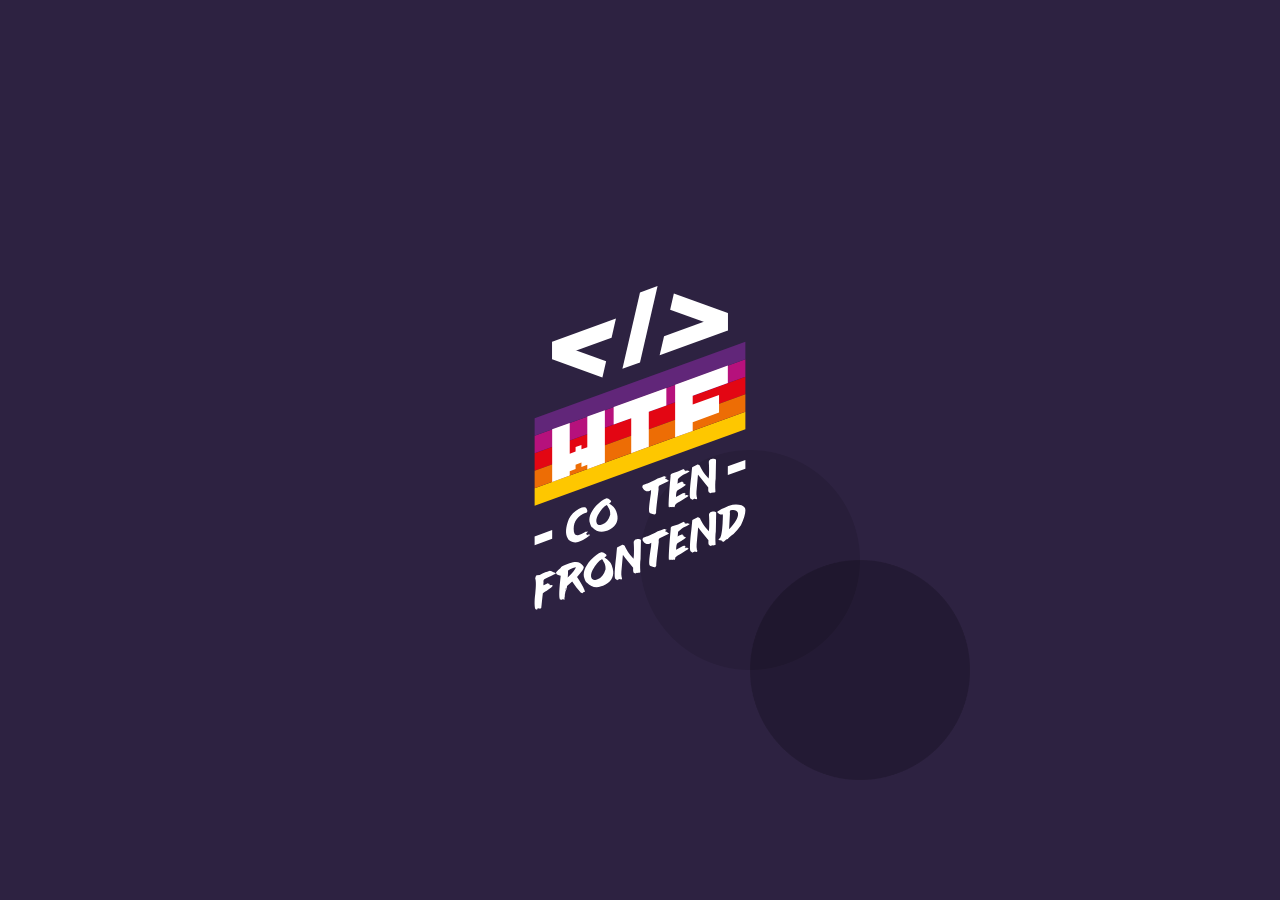
==== index.html @ 61cc5ed9 "Updates" ====
<!doctype html><html lang="en"><head><meta charset="UTF-8"/><meta name="viewport" content="width=device-width,initial-scale=1"/><title>WTF: Webpack starter kit</title><meta name="description" content="Your project description"/><meta property="og:title" content=""/><meta property="og:description" content=""/><meta property="og:url" content=""/><meta property="og:image" content="https://maciejkorsan.com/wtf-gulp-starter/assets/img/cover.png"/><link rel="apple-touch-icon" sizes="180x180" href="pwa/apple-icon-180.png"/><link rel="apple-touch-icon" sizes="167x167" href="pwa/apple-icon-167.png"/><link rel="apple-touch-icon" sizes="152x152" href="pwa/apple-icon-152.png"/><link rel="apple-touch-icon" sizes="120x120" href="pwa/apple-icon-120.png"/><meta name="apple-mobile-web-app-capable" content="yes"/><link rel="apple-touch-startup-image" href="pwa/apple-splash-2048-2732.png" media="(device-width: 1024px) and (device-height: 1366px) and (-webkit-device-pixel-ratio: 2) and (orientation: portrait)"/><link rel="apple-touch-startup-image" href="pwa/apple-splash-2732-2048.png" media="(device-width: 1024px) and (device-height: 1366px) and (-webkit-device-pixel-ratio: 2) and (orientation: landscape)"/><link rel="apple-touch-startup-image" href="pwa/apple-splash-1668-2388.png" media="(device-width: 834px) and (device-height: 1194px) and (-webkit-device-pixel-ratio: 2) and (orientation: portrait)"/><link rel="apple-touch-startup-image" href="pwa/apple-splash-2388-1668.png" media="(device-width: 834px) and (device-height: 1194px) and (-webkit-device-pixel-ratio: 2) and (orientation: landscape)"/><link rel="apple-touch-startup-image" href="pwa/apple-splash-1668-2224.png" media="(device-width: 834px) and (device-height: 1112px) and (-webkit-device-pixel-ratio: 2) and (orientation: portrait)"/><link rel="apple-touch-startup-image" href="pwa/apple-splash-2224-1668.png" media="(device-width: 834px) and (device-height: 1112px) and (-webkit-device-pixel-ratio: 2) and (orientation: landscape)"/><link rel="apple-touch-startup-image" href="pwa/apple-splash-1536-2048.png" media="(device-width: 768px) and (device-height: 1024px) and (-webkit-device-pixel-ratio: 2) and (orientation: portrait)"/><link rel="apple-touch-startup-image" href="pwa/apple-splash-2048-1536.png" media="(device-width: 768px) and (device-height: 1024px) and (-webkit-device-pixel-ratio: 2) and (orientation: landscape)"/><link rel="apple-touch-startup-image" href="pwa/apple-splash-1242-2688.png" media="(device-width: 414px) and (device-height: 896px) and (-webkit-device-pixel-ratio: 3) and (orientation: portrait)"/><link rel="apple-touch-startup-image" href="pwa/apple-splash-2688-1242.png" media="(device-width: 414px) and (device-height: 896px) and (-webkit-device-pixel-ratio: 3) and (orientation: landscape)"/><link rel="apple-touch-startup-image" href="pwa/apple-splash-1125-2436.png" media="(device-width: 375px) and (device-height: 812px) and (-webkit-device-pixel-ratio: 3) and (orientation: portrait)"/><link rel="apple-touch-startup-image" href="pwa/apple-splash-2436-1125.png" media="(device-width: 375px) and (device-height: 812px) and (-webkit-device-pixel-ratio: 3) and (orientation: landscape)"/><link rel="apple-touch-startup-image" href="pwa/apple-splash-828-1792.png" media="(device-width: 414px) and (device-height: 896px) and (-webkit-device-pixel-ratio: 2) and (orientation: portrait)"/><link rel="apple-touch-startup-image" href="pwa/apple-splash-1792-828.png" media="(device-width: 414px) and (device-height: 896px) and (-webkit-device-pixel-ratio: 2) and (orientation: landscape)"/><link rel="apple-touch-startup-image" href="pwa/apple-splash-1242-2208.png" media="(device-width: 414px) and (device-height: 736px) and (-webkit-device-pixel-ratio: 3) and (orientation: portrait)"/><link rel="apple-touch-startup-image" href="pwa/apple-splash-2208-1242.png" media="(device-width: 414px) and (device-height: 736px) and (-webkit-device-pixel-ratio: 3) and (orientation: landscape)"/><link rel="apple-touch-startup-image" href="pwa/apple-splash-750-1334.png" media="(device-width: 375px) and (device-height: 667px) and (-webkit-device-pixel-ratio: 2) and (orientation: portrait)"/><link rel="apple-touch-startup-image" href="pwa/apple-splash-1334-750.png" media="(device-width: 375px) and (device-height: 667px) and (-webkit-device-pixel-ratio: 2) and (orientation: landscape)"/><link rel="apple-touch-startup-image" href="pwa/apple-splash-640-1136.png" media="(device-width: 320px) and (device-height: 568px) and (-webkit-device-pixel-ratio: 2) and (orientation: portrait)"/><link rel="apple-touch-startup-image" href="pwa/apple-splash-1136-640.png" media="(device-width: 320px) and (device-height: 568px) and (-webkit-device-pixel-ratio: 2) and (orientation: landscape)"/><link href="index.261b1c05.css" rel="stylesheet"></head><body><div class="hello"><img class="hello__logo" src="img/logo.da3a9100.svg" alt="WTF "/> <span class="hello__circles"></span></div><script src="index.261b1c05.js"></script></body></html>
---- index.261b1c05.css ----
/*! normalize.css v8.0.1 | MIT License | github.com/necolas/normalize.css */html{line-height:1.15;-webkit-text-size-adjust:100%}body{margin:0}main{display:block}h1{font-size:2em;margin:.67em 0}hr{box-sizing:content-box;height:0;overflow:visible}pre{font-family:monospace,monospace;font-size:1em}a{background-color:transparent}abbr[title]{border-bottom:none;text-decoration:underline;text-decoration:underline dotted}b,strong{font-weight:bolder}code,kbd,samp{font-family:monospace,monospace;font-size:1em}small{font-size:80%}sub,sup{font-size:75%;line-height:0;position:relative;vertical-align:baseline}sub{bottom:-.25em}sup{top:-.5em}img{border-style:none}button,input,optgroup,select,textarea{font-family:inherit;font-size:100%;line-height:1.15;margin:0}button,input{overflow:visible}button,select{text-transform:none}[type=button],[type=reset],[type=submit],button{-webkit-appearance:button}[type=button]::-moz-focus-inner,[type=reset]::-moz-focus-inner,[type=submit]::-moz-focus-inner,button::-moz-focus-inner{border-style:none;padding:0}[type=button]:-moz-focusring,[type=reset]:-moz-focusring,[type=submit]:-moz-focusring,button:-moz-focusring{outline:1px dotted ButtonText}fieldset{padding:.35em .75em .625em}legend{box-sizing:border-box;color:inherit;display:table;max-width:100%;padding:0;white-space:normal}progress{vertical-align:baseline}textarea{overflow:auto}[type=checkbox],[type=radio]{box-sizing:border-box;padding:0}[type=number]::-webkit-inner-spin-button,[type=number]::-webkit-outer-spin-button{height:auto}[type=search]{-webkit-appearance:textfield;outline-offset:-2px}[type=search]::-webkit-search-decoration{-webkit-appearance:none}::-webkit-file-upload-button{-webkit-appearance:button;font:inherit}details{display:block}summary{display:list-item}[hidden],template{display:none}@-webkit-keyframes circles{0%{transform:translate(-50%,-50%) scale(1)}20%{transform:translate(-50%,-50%) scale(1.5)}30%{transform:translate(-50%,-50%) scale(.8)}70%{transform:translate(-50%,-50%) scale(1.9)}to{transform:translate(-50%,-50%) scale(1)}}@keyframes circles{0%{transform:translate(-50%,-50%) scale(1)}20%{transform:translate(-50%,-50%) scale(1.5)}30%{transform:translate(-50%,-50%) scale(.8)}70%{transform:translate(-50%,-50%) scale(1.9)}to{transform:translate(-50%,-50%) scale(1)}}.hello{position:relative;z-index:0}.hello__logo{position:relative;z-index:2020}.hello__circles{position:absolute;top:50%;left:50%;will-change:transform;width:220px;height:220px;background:rgba(0,0,0,.1);border-radius:50%;-webkit-animation:circles 20s ease-in infinite;animation:circles 20s ease-in infinite}.hello__circles:after{-webkit-animation:circles 17s ease-out infinite;animation:circles 17s ease-out infinite}.hello__circles:after,.hello__circles:before{position:absolute;top:50%;left:50%;will-change:transform;width:220px;height:220px;background:rgba(0,0,0,.1);border-radius:50%;content:"";display:block;z-index:1}.hello__circles:before{-webkit-animation:circles 20s ease-in infinite;animation:circles 20s ease-in infinite}body{background:#2d2241;color:#fff;display:flex;align-items:center;justify-content:center;min-height:100vh}
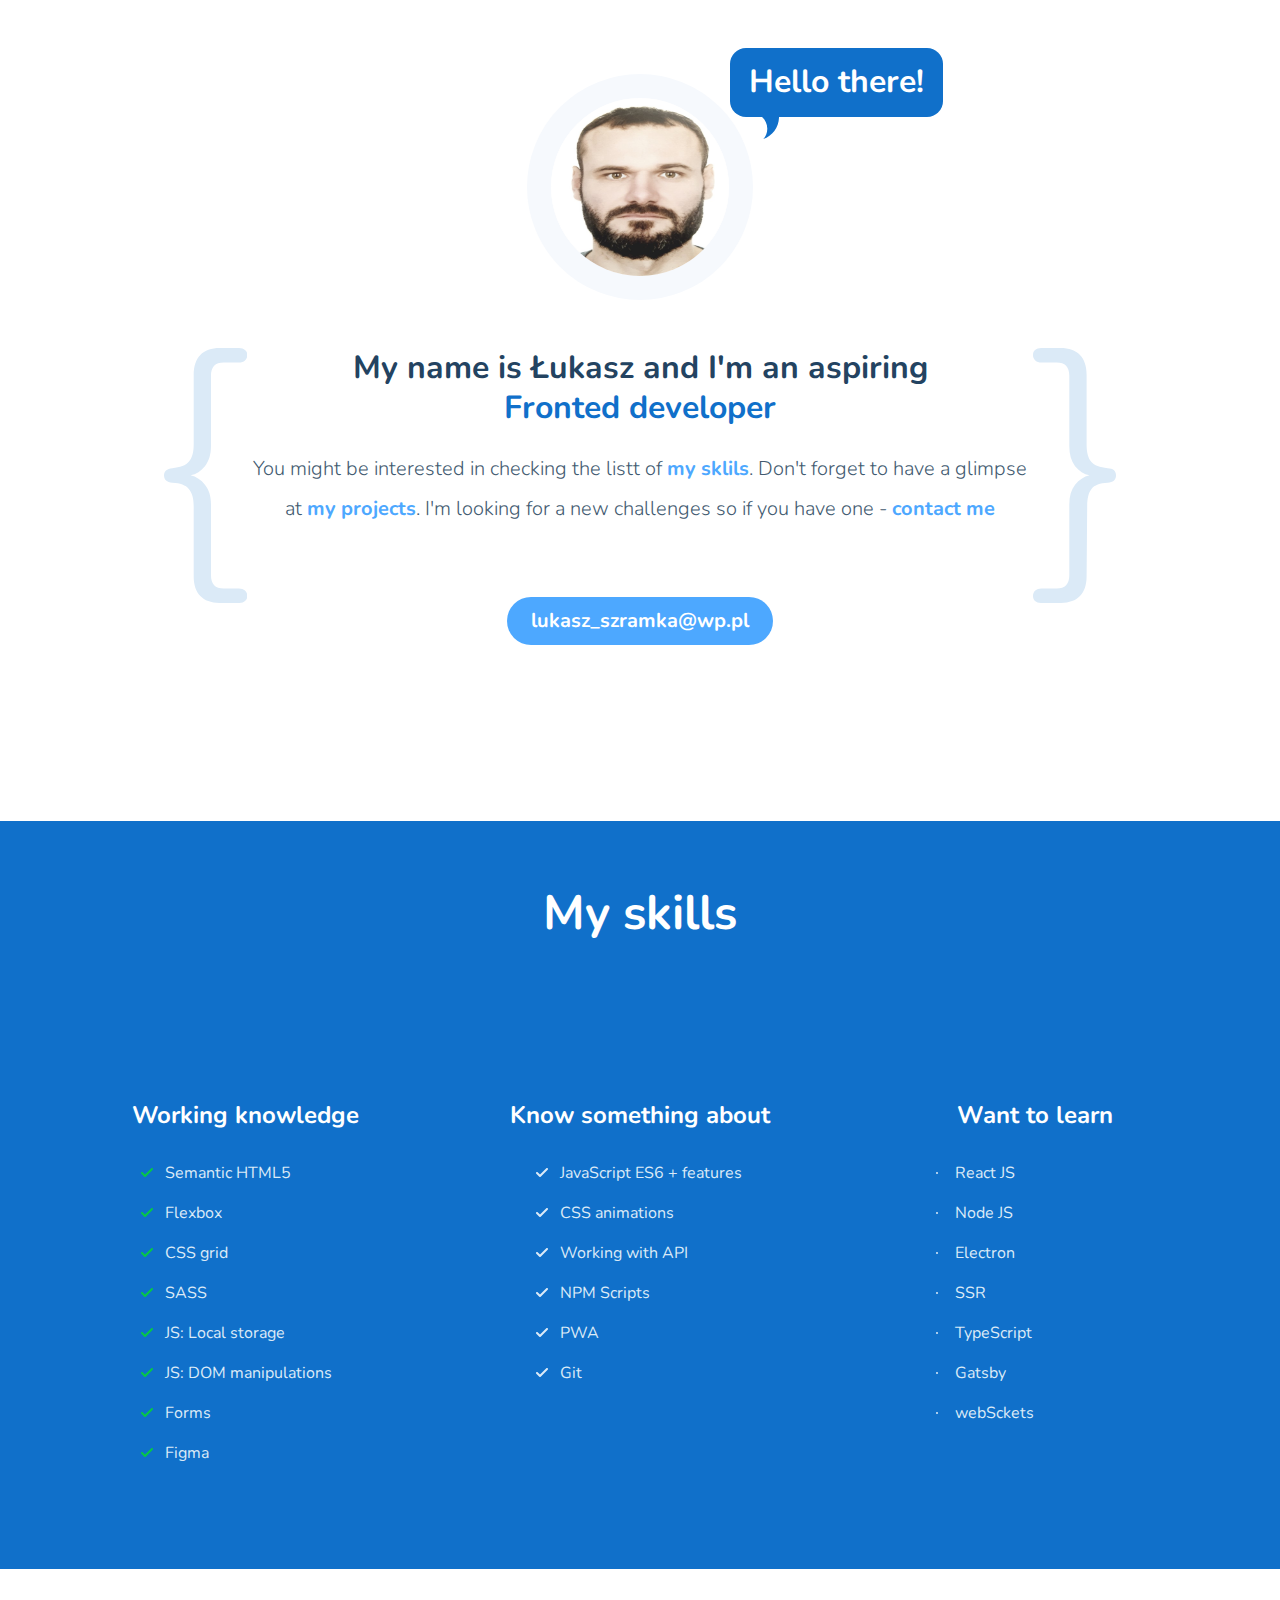
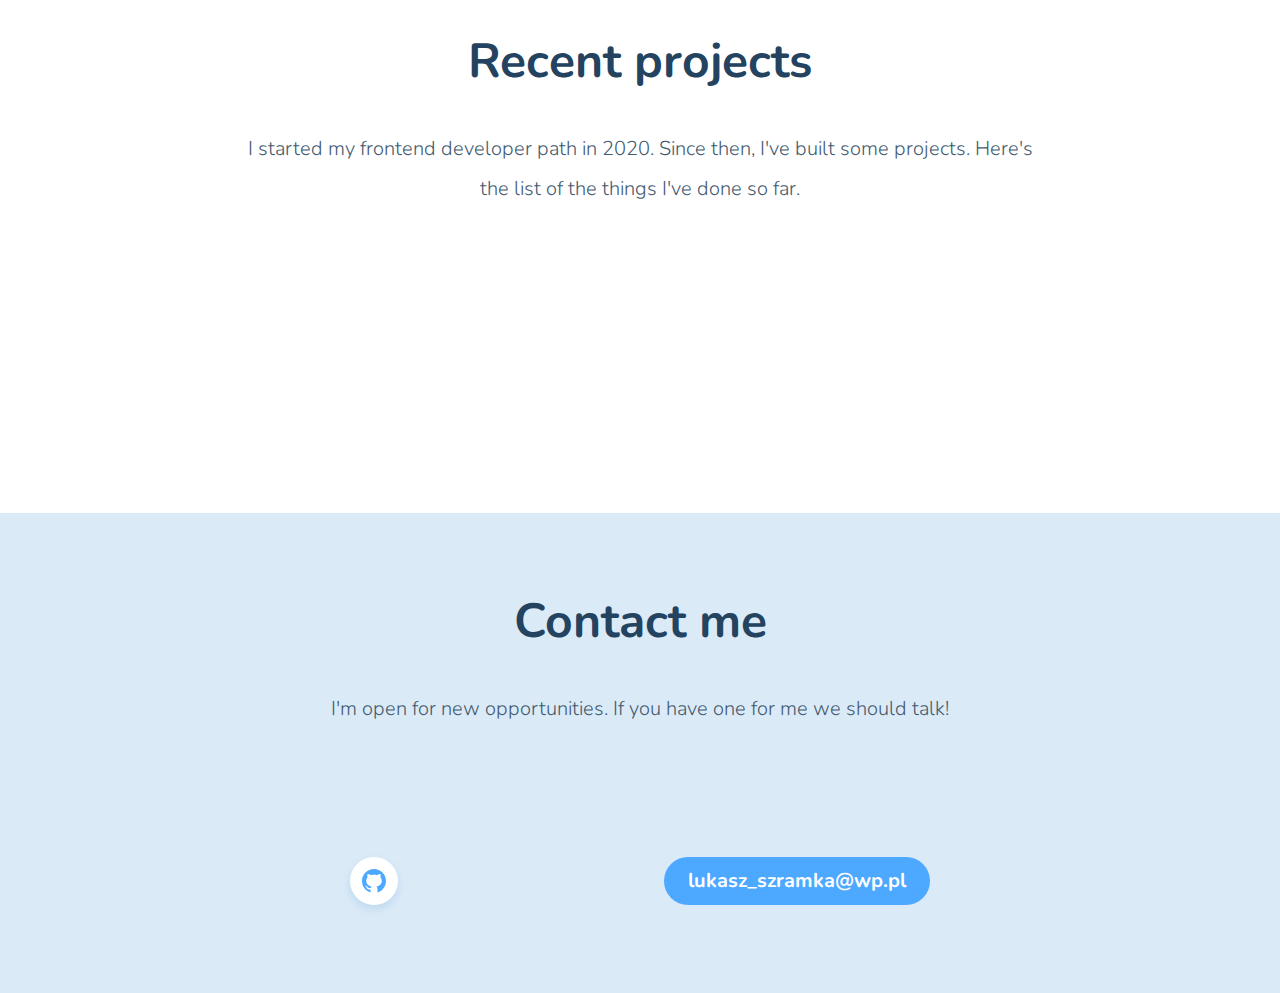
==== commit 28255d67: "Updates" ====
--- a/index.html
+++ b/index.html
@@ -1 +1 @@
-<!doctype html><html lang="en"><head><meta charset="UTF-8"/><meta name="viewport" content="width=device-width,initial-scale=1"/><title>WTF: Webpack starter kit</title><meta name="description" content="Your project description"/><meta property="og:title" content=""/><meta property="og:description" content=""/><meta property="og:url" content=""/><meta property="og:image" content="https://maciejkorsan.com/wtf-gulp-starter/assets/img/cover.png"/><link rel="apple-touch-icon" sizes="180x180" href="pwa/apple-icon-180.png"/><link rel="apple-touch-icon" sizes="167x167" href="pwa/apple-icon-167.png"/><link rel="apple-touch-icon" sizes="152x152" href="pwa/apple-icon-152.png"/><link rel="apple-touch-icon" sizes="120x120" href="pwa/apple-icon-120.png"/><meta name="apple-mobile-web-app-capable" content="yes"/><link rel="apple-touch-startup-image" href="pwa/apple-splash-2048-2732.png" media="(device-width: 1024px) and (device-height: 1366px) and (-webkit-device-pixel-ratio: 2) and (orientation: portrait)"/><link rel="apple-touch-startup-image" href="pwa/apple-splash-2732-2048.png" media="(device-width: 1024px) and (device-height: 1366px) and (-webkit-device-pixel-ratio: 2) and (orientation: landscape)"/><link rel="apple-touch-startup-image" href="pwa/apple-splash-1668-2388.png" media="(device-width: 834px) and (device-height: 1194px) and (-webkit-device-pixel-ratio: 2) and (orientation: portrait)"/><link rel="apple-touch-startup-image" href="pwa/apple-splash-2388-1668.png" media="(device-width: 834px) and (device-height: 1194px) and (-webkit-device-pixel-ratio: 2) and (orientation: landscape)"/><link rel="apple-touch-startup-image" href="pwa/apple-splash-1668-2224.png" media="(device-width: 834px) and (device-height: 1112px) and (-webkit-device-pixel-ratio: 2) and (orientation: portrait)"/><link rel="apple-touch-startup-image" href="pwa/apple-splash-2224-1668.png" media="(device-width: 834px) and (device-height: 1112px) and (-webkit-device-pixel-ratio: 2) and (orientation: landscape)"/><link rel="apple-touch-startup-image" href="pwa/apple-splash-1536-2048.png" media="(device-width: 768px) and (device-height: 1024px) and (-webkit-device-pixel-ratio: 2) and (orientation: portrait)"/><link rel="apple-touch-startup-image" href="pwa/apple-splash-2048-1536.png" media="(device-width: 768px) and (device-height: 1024px) and (-webkit-device-pixel-ratio: 2) and (orientation: landscape)"/><link rel="apple-touch-startup-image" href="pwa/apple-splash-1242-2688.png" media="(device-width: 414px) and (device-height: 896px) and (-webkit-device-pixel-ratio: 3) and (orientation: portrait)"/><link rel="apple-touch-startup-image" href="pwa/apple-splash-2688-1242.png" media="(device-width: 414px) and (device-height: 896px) and (-webkit-device-pixel-ratio: 3) and (orientation: landscape)"/><link rel="apple-touch-startup-image" href="pwa/apple-splash-1125-2436.png" media="(device-width: 375px) and (device-height: 812px) and (-webkit-device-pixel-ratio: 3) and (orientation: portrait)"/><link rel="apple-touch-startup-image" href="pwa/apple-splash-2436-1125.png" media="(device-width: 375px) and (device-height: 812px) and (-webkit-device-pixel-ratio: 3) and (orientation: landscape)"/><link rel="apple-touch-startup-image" href="pwa/apple-splash-828-1792.png" media="(device-width: 414px) and (device-height: 896px) and (-webkit-device-pixel-ratio: 2) and (orientation: portrait)"/><link rel="apple-touch-startup-image" href="pwa/apple-splash-1792-828.png" media="(device-width: 414px) and (device-height: 896px) and (-webkit-device-pixel-ratio: 2) and (orientation: landscape)"/><link rel="apple-touch-startup-image" href="pwa/apple-splash-1242-2208.png" media="(device-width: 414px) and (device-height: 736px) and (-webkit-device-pixel-ratio: 3) and (orientation: portrait)"/><link rel="apple-touch-startup-image" href="pwa/apple-splash-2208-1242.png" media="(device-width: 414px) and (device-height: 736px) and (-webkit-device-pixel-ratio: 3) and (orientation: landscape)"/><link rel="apple-touch-startup-image" href="pwa/apple-splash-750-1334.png" media="(device-width: 375px) and (device-height: 667px) and (-webkit-device-pixel-ratio: 2) and (orientation: portrait)"/><link rel="apple-touch-startup-image" href="pwa/apple-splash-1334-750.png" media="(device-width: 375px) and (device-height: 667px) and (-webkit-device-pixel-ratio: 2) and (orientation: landscape)"/><link rel="apple-touch-startup-image" href="pwa/apple-splash-640-1136.png" media="(device-width: 320px) and (device-height: 568px) and (-webkit-device-pixel-ratio: 2) and (orientation: portrait)"/><link rel="apple-touch-startup-image" href="pwa/apple-splash-1136-640.png" media="(device-width: 320px) and (device-height: 568px) and (-webkit-device-pixel-ratio: 2) and (orientation: landscape)"/><link href="index.261b1c05.css" rel="stylesheet"></head><body><div class="hello"><img class="hello__logo" src="img/logo.da3a9100.svg" alt="WTF "/> <span class="hello__circles"></span></div><script src="index.261b1c05.js"></script></body></html>+<!doctype html><html lang="en"><head><meta charset="UTF-8"/><meta name="viewport" content="width=device-width,initial-scale=1"/><title>Łukasz Szramka - prtfolio</title><meta name="description" content="Szramka skills & project"/><meta property="og:title" content="Łukasz Szramka - prtfolio"/><meta property="og:description" content="Szramka skills & project"/><meta property="og:url" content="https://szramkalukasz.github.io"/><meta property="og:image" content="https://szramkalukasz.github.io/og-1.png"/><link href="index.4ab5007e.css" rel="stylesheet"></head><body><main><section class="hero"><div class="hero__image-container"><img src="img/Łukasz.c7eaf3b4.jpg" class="hero__image" alt="Łukasz photo"> <span class="hero__bubble"><span class="hero__hello">Hello there!</span></span></div><div class="hero__description"><h1 class="hero__header">My name is Łukasz and I'm an aspiring <span class="hero__special">Fronted developer</span></h1><p class="hero__paragraph">You might be interested in checking the listt of <a class="hero__link" href="#skills">my sklils</a>. Don't forget to have a glimpse at <a class="hero__link" href="#project">my projects</a>. I'm looking for a new challenges so if you have one - <a class="hero__link" href="#contact">contact me</a></p><a class="hero__contact" href="mailto:lukasz_szramk@wp.pl">lukasz_szramka@wp.pl</a></div></section><section class="skills" id="skills"><h2 class="skills__header">My skills</h2><div class="skills__columns"><article class="skills-section"><h3 class="skills-section__header">Working knowledge</h3><ul class="skills-list"><li class="skills-list__item">Semantic HTML5</li><li class="skills-list__item">Flexbox</li><li class="skills-list__item">CSS grid</li><li class="skills-list__item">SASS</li><li class="skills-list__item">JS: Local storage</li><li class="skills-list__item">JS: DOM manipulations</li><li class="skills-list__item">Forms</li><li class="skills-list__item">Figma</li></ul></article><article class="skills-section"><h3 class="skills-section__header">Know something about</h3><ul class="skills-list skills-list--blue"><li class="skills-list__item">JavaScript ES6 + features</li><li class="skills-list__item">CSS animations</li><li class="skills-list__item">Working with API</li><li class="skills-list__item">NPM Scripts</li><li class="skills-list__item">PWA</li><li class="skills-list__item">Git</li></ul></article><article class="skills-section"><h3 class="skills-section__header">Want to learn</h3><ul class="skills-list skills-list--dot"><li class="skills-list__item">React JS</li><li class="skills-list__item">Node JS</li><li class="skills-list__item">Electron</li><li class="skills-list__item">SSR</li><li class="skills-list__item">TypeScript</li><li class="skills-list__item">Gatsby</li><li class="skills-list__item">webSckets</li></ul></article></div></section><section class="projects" id="project"><h2 class="projects__header">Recent projects</h2><p class="projects__description">I started my frontend developer path in 2020. Since then, I've built some projects. Here's the list of the things I've done so far.</p><div class="projects-grid projects-grid--js"></div></section><section class="contact" id="contact"><h2 class="contact__header">Contact me</h2><p class="contact__description">I'm open for new opportunities. If you have one for me we should talk!</p><div class="contact__links"><ul class="socials"><li class="socials__item"><a class="socials__link" href="https://github.com/szramkalukasz"><img class="socials__icon" src="img/Github-blue.d527165b.svg" alt="Szramka Łukasz github" rel="noopener noreferrer" target="_blank"></a></li></ul><a class="contact__mail" href="mailto:lukasz_szramk@wp.pl">lukasz_szramka@wp.pl</a></div></section></main><script src="index.4ab5007e.js"></script></body></html>--- a/index.4ab5007e.css
+++ b/index.4ab5007e.css
@@ -0,0 +1,2 @@
+@import url(https://fonts.googleapis.com/css2?family=Nunito:wght@300;600;700&family=Roboto+Mono:wght@400;700&display=swap);
+/*! normalize.css v8.0.1 | MIT License | github.com/necolas/normalize.css */html{line-height:1.15;-webkit-text-size-adjust:100%}body{margin:0}main{display:block}h1{font-size:2em;margin:.67em 0}hr{box-sizing:content-box;height:0;overflow:visible}pre{font-family:monospace,monospace;font-size:1em}a{background-color:transparent}abbr[title]{border-bottom:none;text-decoration:underline;text-decoration:underline dotted}b,strong{font-weight:bolder}code,kbd,samp{font-family:monospace,monospace;font-size:1em}small{font-size:80%}sub,sup{font-size:75%;line-height:0;position:relative;vertical-align:baseline}sub{bottom:-.25em}sup{top:-.5em}img{border-style:none}button,input,optgroup,select,textarea{font-family:inherit;font-size:100%;line-height:1.15;margin:0}button,input{overflow:visible}button,select{text-transform:none}[type=button],[type=reset],[type=submit],button{-webkit-appearance:button}[type=button]::-moz-focus-inner,[type=reset]::-moz-focus-inner,[type=submit]::-moz-focus-inner,button::-moz-focus-inner{border-style:none;padding:0}[type=button]:-moz-focusring,[type=reset]:-moz-focusring,[type=submit]:-moz-focusring,button:-moz-focusring{outline:1px dotted ButtonText}fieldset{padding:.35em .75em .625em}legend{box-sizing:border-box;color:inherit;display:table;max-width:100%;padding:0;white-space:normal}progress{vertical-align:baseline}textarea{overflow:auto}[type=checkbox],[type=radio]{box-sizing:border-box;padding:0}[type=number]::-webkit-inner-spin-button,[type=number]::-webkit-outer-spin-button{height:auto}[type=search]{-webkit-appearance:textfield;outline-offset:-2px}[type=search]::-webkit-search-decoration{-webkit-appearance:none}::-webkit-file-upload-button{-webkit-appearance:button;font:inherit}details{display:block}summary{display:list-item}[hidden],template{display:none}.contact{background:#dbeaf7;padding:64px 16px 88px}@media(min-width:960px){.contact{padding-top:80px}}.contact__description{font-style:normal;font-weight:300;font-size:16px;line-height:32px;text-align:center}@media(min-width:960px){.contact__description{font-size:20px;line-height:40px}}.contact__header{font-size:36px;line-height:48px;color:#234361;text-align:center;margin:0}@media(min-width:960px){.contact__header{font-size:48px;line-height:56px;margin-bottom:40px}}.contact__links{text-align:center}@media(min-width:960px){.contact__links{display:flex;align-items:center;justify-content:space-between;max-width:580px;margin:128px auto 0}}.contact__mail{border-radius:64px;color:#fff;background:#4da8ff;display:inline-block;padding:4px 24px;font-weight:700;font-size:20px;line-height:40px;text-decoration:none}.hero{padding:74px 16px 88px}@media(min-width:768px){.hero{max-width:768px;margin:0 auto}}@media(min-width:960px){.hero{max-width:100%;padding-bottom:176px}}.hero__bubble{position:absolute;left:calc(50% + 90px);top:-26px}.hero__contact{border-radius:64px;color:#fff;background:#4da8ff;display:inline-block;padding:4px 24px;font-weight:700;font-size:20px;line-height:40px;text-decoration:none}.hero__description{text-align:center}@media(min-width:960px){.hero__description{max-width:786px;margin:0 auto;position:relative}.hero__description:after,.hero__description:before{width:82.94px;height:254.88px;content:"";display:block;position:absolute;top:0}.hero__description:before{background:url(img/hero-left.e24c2ca0.svg);right:100%}.hero__description:after{background:url(img/hero-right.767db10b.svg);left:100%}}.hero__header{font-size:26px;line-height:32px;text-align:center;color:#234361}@media(min-width:960px){.hero__header{font-size:32px;line-height:40px}}.hero__hello{display:none}@media(min-width:960px){.hero__hello{display:block;background:#1070ca;color:#fff;padding:16px 19px;border-radius:16px;font-weight:700;font-size:32px;position:relative}.hero__hello:after{content:"";position:absolute;top:100%;left:32px;display:block;width:17.42px;height:22.66px;background:url(img/speech.13333786.svg)}}.hero__image{box-sizing:content-box;width:96px;height:96px;border:16px solid #f6f9fd;border-radius:50%}@media(min-width:960px){.hero__image{width:178px;height:178px;border:24px solid #f6f9fd}}.hero__image-container{display:flex;align-items:center;justify-content:center;position:relative}@media(min-width:960px){.hero__image-container{margin-bottom:48px}}.hero__link{font-weight:700;color:#4da8ff;text-decoration:none;white-space:nowrap}.hero__paragraph{font-weight:300;font-size:16px;line-height:32px;text-align:center;margin-bottom:48px}@media(min-width:960px){.hero__paragraph{font-size:20px;line-height:40px;margin-bottom:68px}}.hero__special{color:#1070ca;white-space:nowrap}.projects{padding:64px 16px 88px}@media(min-width:960px){.projects{padding:64px 16px 176px}}.projects__description{font-weight:300;font-size:16px;line-height:32px;text-align:center;max-width:786px;margin:0 auto 46px}@media(min-width:960px){.projects__description{font-size:20px;line-height:40px;margin-bottom:128px}}.projects__header{font-size:36px;line-height:48px;color:#234361;text-align:center;margin:0 0 40px}@media(min-width:960px){.projects__header{font-size:48px;line-height:56px}}.project{background-color:#212528;border-radius:16px;overflow:hidden;color:#a3a3a3;font-weight:400;font-size:13px;line-height:24px;font-family:Roboto Mono;box-shadow:0 4px 16px rgba(0,0,0,.25)}@media(min-width:960px){.project{font-size:16px;line-height:24px}}.project__circle{display:block;width:8px;height:8px;background:#464a4d;border-radius:50%;margin-right:8px}.project__content{padding:24px 16px}@media(min-width:960px){.project__content{padding:18px 48px 58px}}.project__grid{display:grid;-moz-column-gap:8px;column-gap:8px;margin:0 0 8px;grid-template-columns:102px 1fr}@media(min-width:960px){.project__grid{grid-template-columns:116px 1fr}}.project__grid--description{margin-bottom:24px}.project__label{display:block;text-align:right;color:#808082;font-weight:400}.project__link{color:#14b5d0}.project__title{font-weight:700;font-size:13px;line-height:24px;color:#fff;margin-top:24px}@media(min-width:960px){.project__title{font-size:16px;line-height:24px}}.project__window{height:40px;background:#1e1e1e;display:flex;align-items:center;padding:0 0 0 16px}.projects-grid{display:grid;-moz-column-gap:24px;column-gap:24px;row-gap:24px;max-width:1184px;margin:0 auto}@media(min-width:768px){.projects-grid{grid-template-columns:1fr 1fr}}.socials{list-style-type:none;padding:0;display:flex;justify-content:center;margin:56px 64px}@media(min-width:960px){.socials{margin:0}}.socials__link{padding:0;width:48px;height:48px;background:#fff;display:flex;align-items:center;justify-content:center;border-radius:50%;box-shadow:0 4px 8px rgba(16,122,202,.15)}.skills{background:#1070ca;color:#fff;padding:64px 16px 88px}@media(min-width:960px){.skills__columns{display:grid;grid-template-columns:1fr 1fr 1fr;max-width:1184px;margin:0 auto}}.skills__header{font-weight:700;font-size:36px;line-height:48px;text-align:center;margin:0 0 64px}@media(min-width:960px){.skills__header{font-size:48px;line-height:56px}}.skills-list{font-style:normal;color:#dbeaf7;width:288px;margin:0 auto;list-style-type:none}.skills-list__item{padding:0 0 0 24px;margin:0 0 16px;position:relative;font-size:16px;line-height:24px}.skills-list__item:before{position:absolute;left:0;top:7px;display:block;content:"";width:12px;height:9px;background:url(img/small-tick-green.7747dc29.svg)}.skills-list--blue .skills-list__item:before{background:url(img/small-tick-blue.a397d03e.svg)}.skills-list--dot .skills-list__item:before{width:2px;height:2px;border-radius:50%;top:11px;left:5px;background:#dbeaf7}.skills-section{margin-top:64px}.skills-section__header{font-weight:700;font-size:24px;line-height:44px;text-align:center}html{box-sizing:border-box;scroll-behavior:smooth}*,:after,:before{box-sizing:inherit}body{font-family:Nunito;color:#425a70}